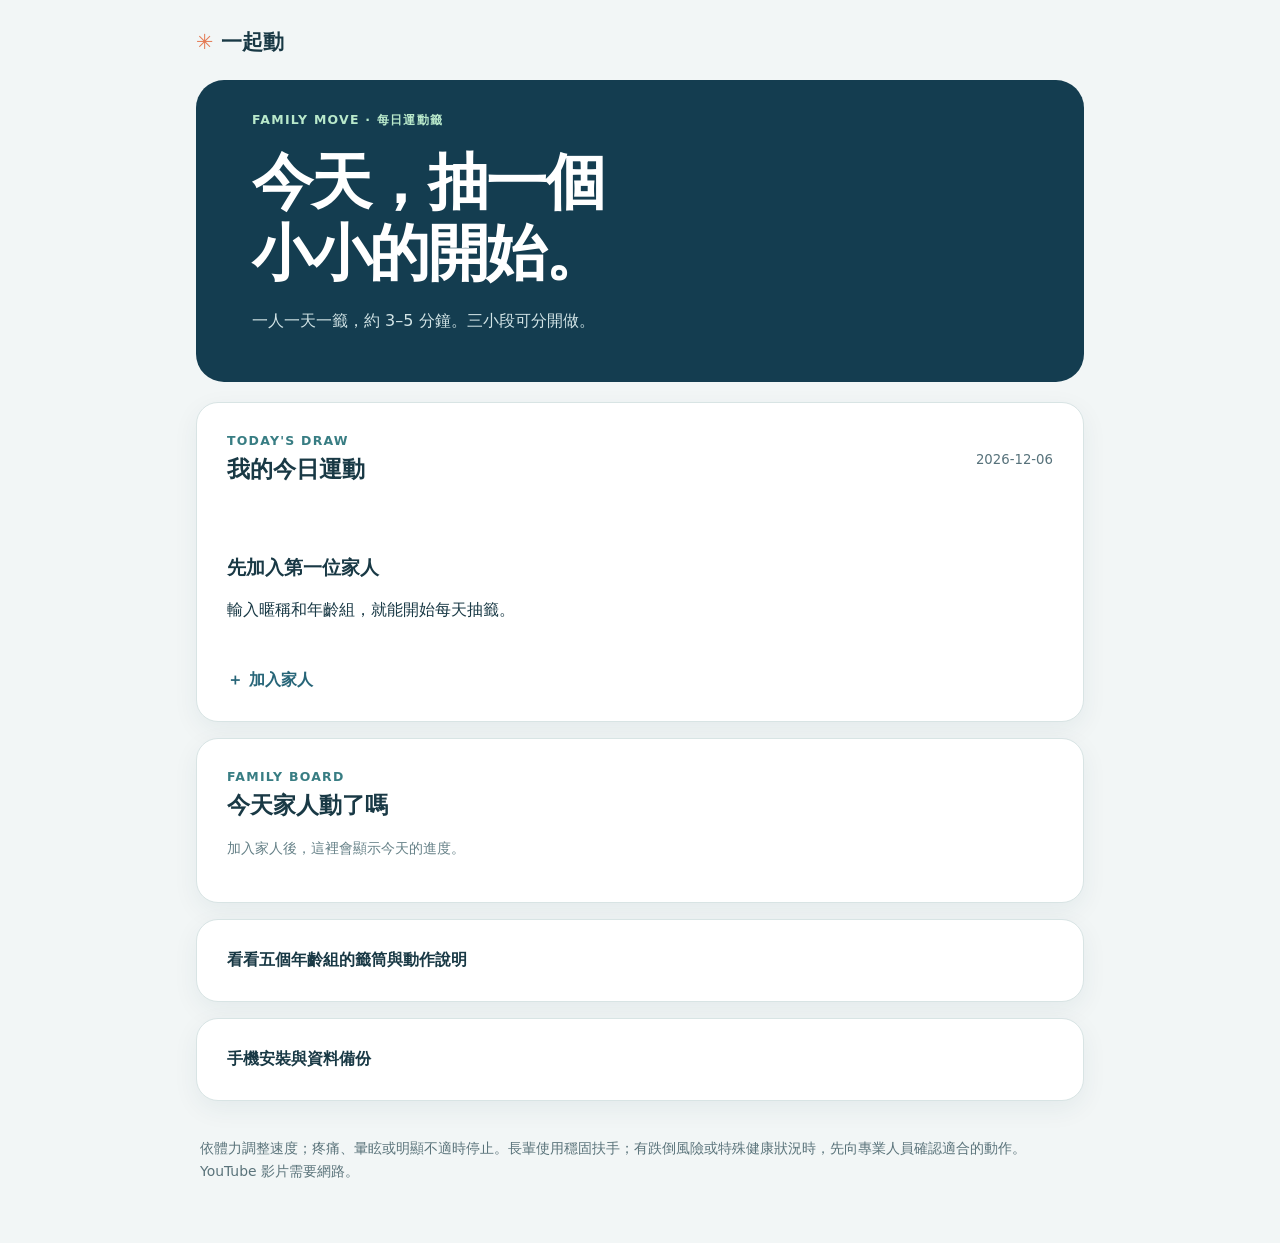
==== family-exercise/index.html @ f4cf534f "Add installable family exercise mobile app" ====
<!doctype html>
<html lang="zh-Hant">
<head>
  <meta charset="utf-8">
  <meta name="viewport" content="width=device-width, initial-scale=1, viewport-fit=cover">
  <meta name="theme-color" content="#143d50">
  <meta name="description" content="五個年齡組，每天一支 3–5 分鐘運動籤。">
  <link rel="manifest" href="./manifest.webmanifest">
  <link rel="icon" href="./icon.svg" type="image/svg+xml">
  <link rel="apple-touch-icon" href="./icon-192.png">
  <link rel="stylesheet" href="./style.css">
  <title>一起動｜家人每日運動籤</title>
</head>
<body>
  <main class="shell">
    <header class="top"><div class="logo"><span>✳</span> 一起動</div><button id="install" class="ghost" hidden>安裝到手機</button></header>
    <section class="hero"><p class="eyebrow">FAMILY MOVE · 每日運動籤</p><h1>今天，抽一個<br>小小的開始。</h1><p>一人一天一籤，約 3–5 分鐘。三小段可分開做。</p></section>
    <section class="card">
      <div class="heading"><div><p class="eyebrow">TODAY'S DRAW</p><h2>我的今日運動</h2></div><span id="today"></span></div>
      <div id="members" class="members"></div>
      <div id="draw"></div>
      <details class="addbox"><summary>＋ 加入家人</summary><form id="add-form"><label>暱稱<input name="name" maxlength="20" required placeholder="例如：媽媽"></label><label>年齡組<select name="group"></select></label><button class="primary">加入</button></form></details>
    </section>
    <section class="card"><div class="heading"><div><p class="eyebrow">FAMILY BOARD</p><h2>今天家人動了嗎</h2></div></div><div id="board"></div></section>
    <details class="card catalogue"><summary>看看五個年齡組的籤筒與動作說明</summary><div id="catalogue"></div></details>
    <details class="card settings"><summary>手機安裝與資料備份</summary>
      <div class="setting-body"><p>Android：用 Chrome 開啟此頁，點「安裝到手機」或瀏覽器選單的「新增至主畫面」。iPhone：用 Safari 開啟此頁，點分享，再選「加入主畫面」。</p>
      <p>資料只存在這台裝置的此瀏覽器。不同手機不會自動同步；換手機前先匯出，再於新手機匯入。</p>
      <div class="actions"><button id="export" class="secondary">匯出備份 JSON</button><label class="file-label">匯入備份 JSON<input type="file" id="import" accept=".json,application/json"></label></div>
      <p id="message" role="status"></p></div>
    </details>
    <footer>依體力調整速度；疼痛、暈眩或明顯不適時停止。長輩使用穩固扶手；有跌倒風險或特殊健康狀況時，先向專業人員確認適合的動作。YouTube 影片需要網路。</footer>
  </main>
  <script src="./data.js" defer></script>
  <script src="./app.js" defer></script>
</body>
</html>
---- family-exercise/style.css ----
:root{font-family:system-ui,-apple-system,"Noto Sans TC",sans-serif;color:#193945;background:#f2f6f6;font-size:16px}*{box-sizing:border-box}body{margin:0}.shell{max-width:960px;margin:auto;padding:20px clamp(16px,4vw,36px) 40px}.top,.heading,.foot{display:flex;justify-content:space-between;align-items:center;gap:16px}.top{padding:8px 0 24px}.logo{font-weight:850;font-size:1.3rem}.logo span{color:#e47a53}.hero{background:#143d50;color:white;border-radius:28px;padding:32px clamp(24px,5vw,56px);margin-bottom:20px}.hero h1{font-size:clamp(2rem,7vw,3.8rem);letter-spacing:-.04em;line-height:1.17;margin:18px 0}.hero p:last-child{color:#d2e4e6;line-height:1.7}.eyebrow{font-size:.78rem;font-weight:800;letter-spacing:.1em;color:#387d83;margin:0}.hero .eyebrow{color:#b9e9cb}.card{background:white;border:1px solid #d8e4e4;border-radius:22px;padding:clamp(20px,4vw,30px);margin:16px 0;box-shadow:0 8px 26px #173b4910}.heading{margin-bottom:18px}.heading h2{margin:6px 0 0;font-size:1.45rem}.heading>span{font-size:.83rem;color:#57727b}.members{display:flex;gap:9px;overflow-x:auto;padding:2px 0 16px}.member{flex:none;border:1px solid #cbdedf;border-radius:14px;background:#f8fbfb;padding:10px 16px;color:#234551;text-align:left;font:inherit;font-weight:750}.member small,.family small,.round small,.pool-item small{display:block;font-size:.82rem;color:#69838a;font-weight:450;margin-top:3px}.member.chosen{border-color:#143d50;background:#e5f3ed}.draw{border-radius:18px;background:#eff6f4;padding:22px}.draw h3{font-size:1.5rem;margin:8px 0}.draw p{line-height:1.65}.primary,.secondary,.ghost,.file-label{font:inherit;font-weight:750;border-radius:12px;padding:11px 16px;cursor:pointer}.primary{border:0;background:#143d50;color:#fff}.secondary,.ghost,.file-label{border:1px solid #98b7b8;color:#143d50;background:white}.ghost{padding:8px 12px;font-size:.88rem}.addbox{margin-top:18px}.addbox>summary,.catalogue>summary,.settings>summary{cursor:pointer;font-weight:750;list-style:none}.addbox>summary{color:#276578}.addbox form{display:flex;align-items:end;gap:10px;flex-wrap:wrap;margin-top:16px}.addbox label{font-size:.9rem;font-weight:700;flex:1;min-width:160px}.addbox input,.addbox select{width:100%;margin-top:6px;border:1px solid #a8bfc1;border-radius:10px;padding:10px;font:inherit;background:white;color:#193945}.empty{padding:15px 0}.guide{border-top:1px solid #c9d9d6;margin:18px 0;padding-top:13px}.guide summary{font-weight:750;color:#1f6574;cursor:pointer}.guide summary span{float:right}.guide ol{padding-left:24px;line-height:1.7}.guide li{margin:6px 0}.guide a{font-weight:750;color:#156b76}.guide small{display:block;color:#69838a;line-height:1.5;margin-top:9px}.rounds{display:grid;gap:9px}.round{width:100%;display:flex;text-align:left;align-items:center;gap:12px;padding:12px;border:1px solid #cadcda;background:white;border-radius:13px;font:inherit;color:inherit}.round.complete{background:#d9efdf}.number{width:32px;height:32px;border-radius:50%;display:grid;place-items:center;background:#d9ebe7;font-weight:800;flex:none}.hint,.muted{color:#658087;font-size:.9rem}.foot{margin-top:14px}.link{border:0;background:none;text-decoration:underline;color:#276578;font:inherit;cursor:pointer}.family{display:flex;width:100%;align-items:center;gap:12px;text-align:left;border:0;border-top:1px solid #e1ebea;background:white;padding:15px 0;font:inherit;color:inherit;cursor:pointer}.family:first-child{border-top:0}.avatar{width:38px;height:38px;border-radius:13px;background:#dcefeb;display:grid;place-items:center;font-weight:800;flex:none}.family>span:nth-child(2){flex:1}.family em{font-size:.83rem;font-style:normal;color:#2b6671;white-space:nowrap}.pool{margin-top:20px}.pool h3{border-bottom:1px solid #dce7e6;padding-bottom:10px}.pool h3 small{font-weight:400;color:#69838a}.pool-item{padding:12px 0;border-bottom:1px solid #edf2f2}.setting-body{line-height:1.65}.actions{display:flex;gap:10px;flex-wrap:wrap}.file-label{position:relative;overflow:hidden}.file-label input{position:absolute;opacity:0;inset:0;cursor:pointer;width:100%}#message{color:#276578}footer{color:#5a737a;font-size:.87rem;line-height:1.65;padding:20px 4px}button:focus-visible,summary:focus-visible,a:focus-visible,input:focus-visible,select:focus-visible{outline:3px solid #e47a53;outline-offset:2px}@media(max-width:550px){.shell{padding-top:10px}.hero{border-radius:22px}.card{border-radius:18px}.family em{font-size:.75rem}}
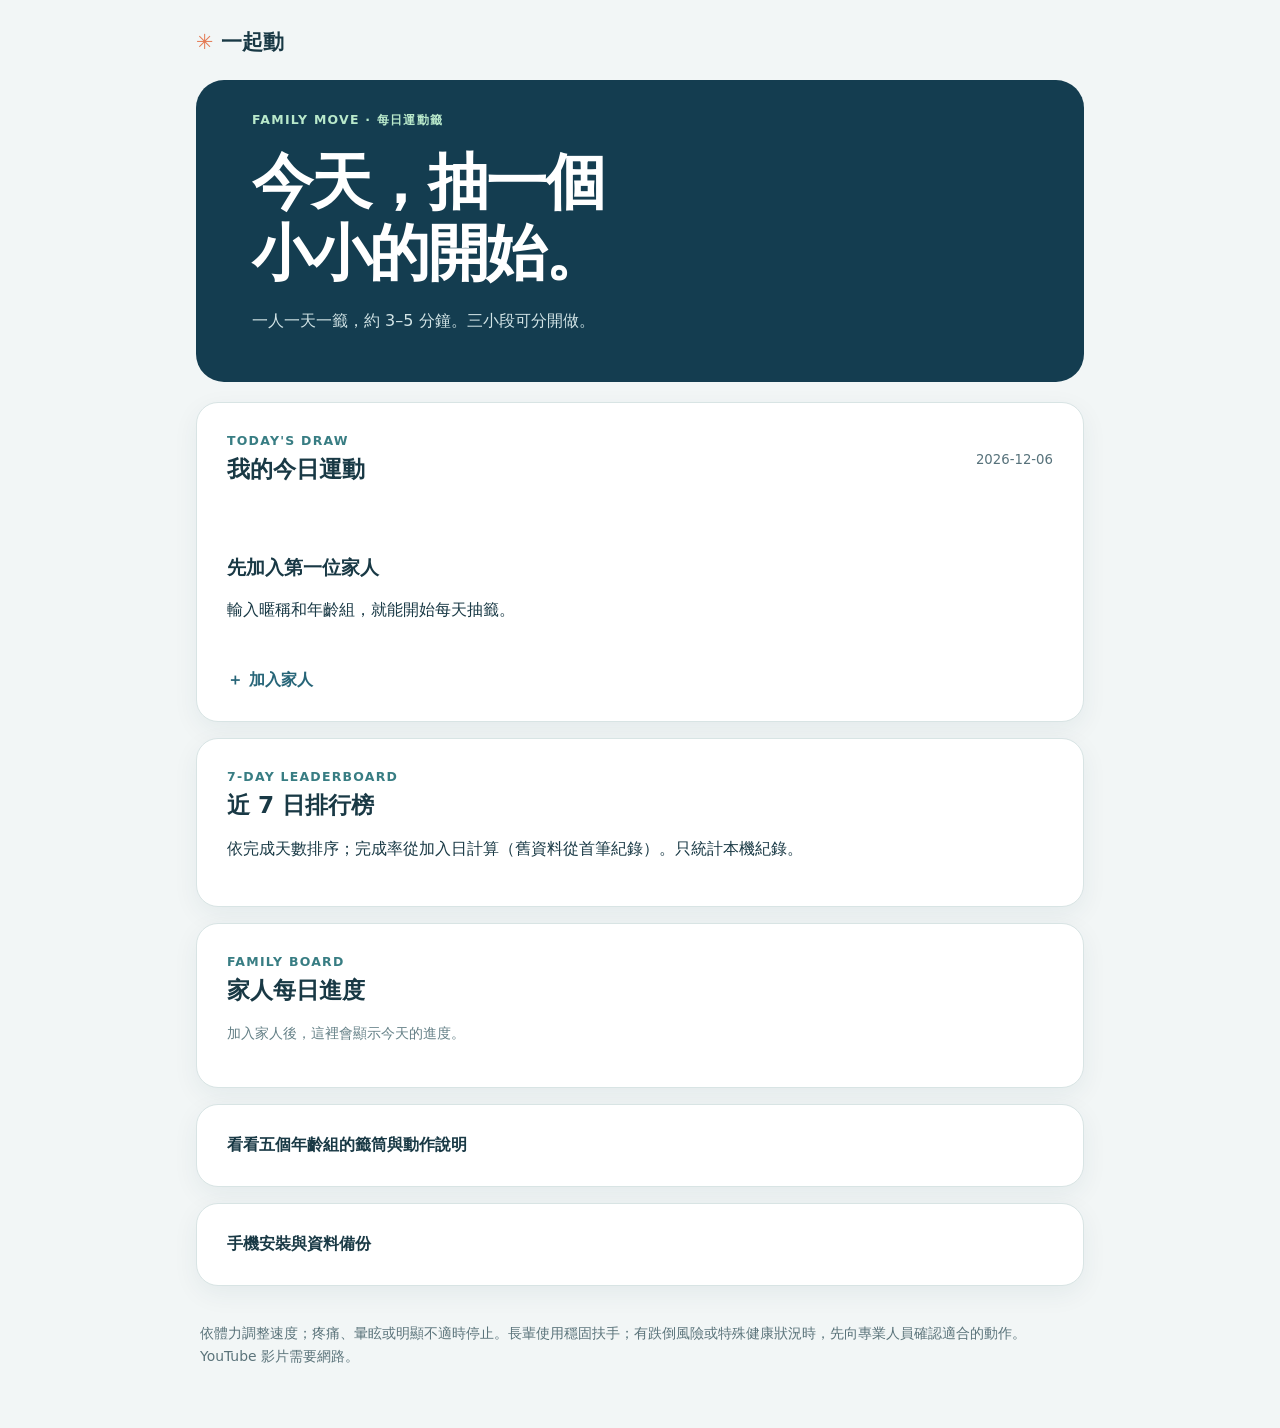
==== commit 7aa1cf69: "Add seven-day family leaderboard and daily status history" ====
--- a/family-exercise/index.html
+++ b/family-exercise/index.html
@@ -21,7 +21,8 @@
       <div id="draw"></div>
       <details class="addbox"><summary>＋ 加入家人</summary><form id="add-form"><label>暱稱<input name="name" maxlength="20" required placeholder="例如：媽媽"></label><label>年齡組<select name="group"></select></label><button class="primary">加入</button></form></details>
     </section>
-    <section class="card"><div class="heading"><div><p class="eyebrow">FAMILY BOARD</p><h2>今天家人動了嗎</h2></div></div><div id="board"></div></section>
+    <section class="card"><div class="heading"><div><p class="eyebrow">7-DAY LEADERBOARD</p><h2>近 7 日排行榜</h2></div></div><p class="board-note">依完成天數排序；完成率從加入日計算（舊資料從首筆紀錄）。只統計本機紀錄。</p><div id="leaderboard"></div></section>
+    <section class="card"><div class="heading"><div><p class="eyebrow">FAMILY BOARD</p><h2>家人每日進度</h2></div></div><div id="board"></div><div id="history"></div></section>
     <details class="card catalogue"><summary>看看五個年齡組的籤筒與動作說明</summary><div id="catalogue"></div></details>
     <details class="card settings"><summary>手機安裝與資料備份</summary>
       <div class="setting-body"><p>Android：用 Chrome 開啟此頁，點「安裝到手機」或瀏覽器選單的「新增至主畫面」。iPhone：用 Safari 開啟此頁，點分享，再選「加入主畫面」。</p>
--- a/family-exercise/style.css
+++ b/family-exercise/style.css
@@ -1 +1,2 @@
 :root{font-family:system-ui,-apple-system,"Noto Sans TC",sans-serif;color:#193945;background:#f2f6f6;font-size:16px}*{box-sizing:border-box}body{margin:0}.shell{max-width:960px;margin:auto;padding:20px clamp(16px,4vw,36px) 40px}.top,.heading,.foot{display:flex;justify-content:space-between;align-items:center;gap:16px}.top{padding:8px 0 24px}.logo{font-weight:850;font-size:1.3rem}.logo span{color:#e47a53}.hero{background:#143d50;color:white;border-radius:28px;padding:32px clamp(24px,5vw,56px);margin-bottom:20px}.hero h1{font-size:clamp(2rem,7vw,3.8rem);letter-spacing:-.04em;line-height:1.17;margin:18px 0}.hero p:last-child{color:#d2e4e6;line-height:1.7}.eyebrow{font-size:.78rem;font-weight:800;letter-spacing:.1em;color:#387d83;margin:0}.hero .eyebrow{color:#b9e9cb}.card{background:white;border:1px solid #d8e4e4;border-radius:22px;padding:clamp(20px,4vw,30px);margin:16px 0;box-shadow:0 8px 26px #173b4910}.heading{margin-bottom:18px}.heading h2{margin:6px 0 0;font-size:1.45rem}.heading>span{font-size:.83rem;color:#57727b}.members{display:flex;gap:9px;overflow-x:auto;padding:2px 0 16px}.member{flex:none;border:1px solid #cbdedf;border-radius:14px;background:#f8fbfb;padding:10px 16px;color:#234551;text-align:left;font:inherit;font-weight:750}.member small,.family small,.round small,.pool-item small{display:block;font-size:.82rem;color:#69838a;font-weight:450;margin-top:3px}.member.chosen{border-color:#143d50;background:#e5f3ed}.draw{border-radius:18px;background:#eff6f4;padding:22px}.draw h3{font-size:1.5rem;margin:8px 0}.draw p{line-height:1.65}.primary,.secondary,.ghost,.file-label{font:inherit;font-weight:750;border-radius:12px;padding:11px 16px;cursor:pointer}.primary{border:0;background:#143d50;color:#fff}.secondary,.ghost,.file-label{border:1px solid #98b7b8;color:#143d50;background:white}.ghost{padding:8px 12px;font-size:.88rem}.addbox{margin-top:18px}.addbox>summary,.catalogue>summary,.settings>summary{cursor:pointer;font-weight:750;list-style:none}.addbox>summary{color:#276578}.addbox form{display:flex;align-items:end;gap:10px;flex-wrap:wrap;margin-top:16px}.addbox label{font-size:.9rem;font-weight:700;flex:1;min-width:160px}.addbox input,.addbox select{width:100%;margin-top:6px;border:1px solid #a8bfc1;border-radius:10px;padding:10px;font:inherit;background:white;color:#193945}.empty{padding:15px 0}.guide{border-top:1px solid #c9d9d6;margin:18px 0;padding-top:13px}.guide summary{font-weight:750;color:#1f6574;cursor:pointer}.guide summary span{float:right}.guide ol{padding-left:24px;line-height:1.7}.guide li{margin:6px 0}.guide a{font-weight:750;color:#156b76}.guide small{display:block;color:#69838a;line-height:1.5;margin-top:9px}.rounds{display:grid;gap:9px}.round{width:100%;display:flex;text-align:left;align-items:center;gap:12px;padding:12px;border:1px solid #cadcda;background:white;border-radius:13px;font:inherit;color:inherit}.round.complete{background:#d9efdf}.number{width:32px;height:32px;border-radius:50%;display:grid;place-items:center;background:#d9ebe7;font-weight:800;flex:none}.hint,.muted{color:#658087;font-size:.9rem}.foot{margin-top:14px}.link{border:0;background:none;text-decoration:underline;color:#276578;font:inherit;cursor:pointer}.family{display:flex;width:100%;align-items:center;gap:12px;text-align:left;border:0;border-top:1px solid #e1ebea;background:white;padding:15px 0;font:inherit;color:inherit;cursor:pointer}.family:first-child{border-top:0}.avatar{width:38px;height:38px;border-radius:13px;background:#dcefeb;display:grid;place-items:center;font-weight:800;flex:none}.family>span:nth-child(2){flex:1}.family em{font-size:.83rem;font-style:normal;color:#2b6671;white-space:nowrap}.pool{margin-top:20px}.pool h3{border-bottom:1px solid #dce7e6;padding-bottom:10px}.pool h3 small{font-weight:400;color:#69838a}.pool-item{padding:12px 0;border-bottom:1px solid #edf2f2}.setting-body{line-height:1.65}.actions{display:flex;gap:10px;flex-wrap:wrap}.file-label{position:relative;overflow:hidden}.file-label input{position:absolute;opacity:0;inset:0;cursor:pointer;width:100%}#message{color:#276578}footer{color:#5a737a;font-size:.87rem;line-height:1.65;padding:20px 4px}button:focus-visible,summary:focus-visible,a:focus-visible,input:focus-visible,select:focus-visible{outline:3px solid #e47a53;outline-offset:2px}@media(max-width:550px){.shell{padding-top:10px}.hero{border-radius:22px}.card{border-radius:18px}.family em{font-size:.75rem}}
+:root .video-cta{display:inline-flex;align-items:center;min-height:44px;margin:0 0 3px;padding:10px 14px;border:1px solid #9ac5c6;border-radius:12px;background:#fff;color:#155f71;font-weight:750;text-decoration:none}.video-note{margin:2px 0 16px!important;color:#648087;font-size:.82rem;line-height:1.5}
